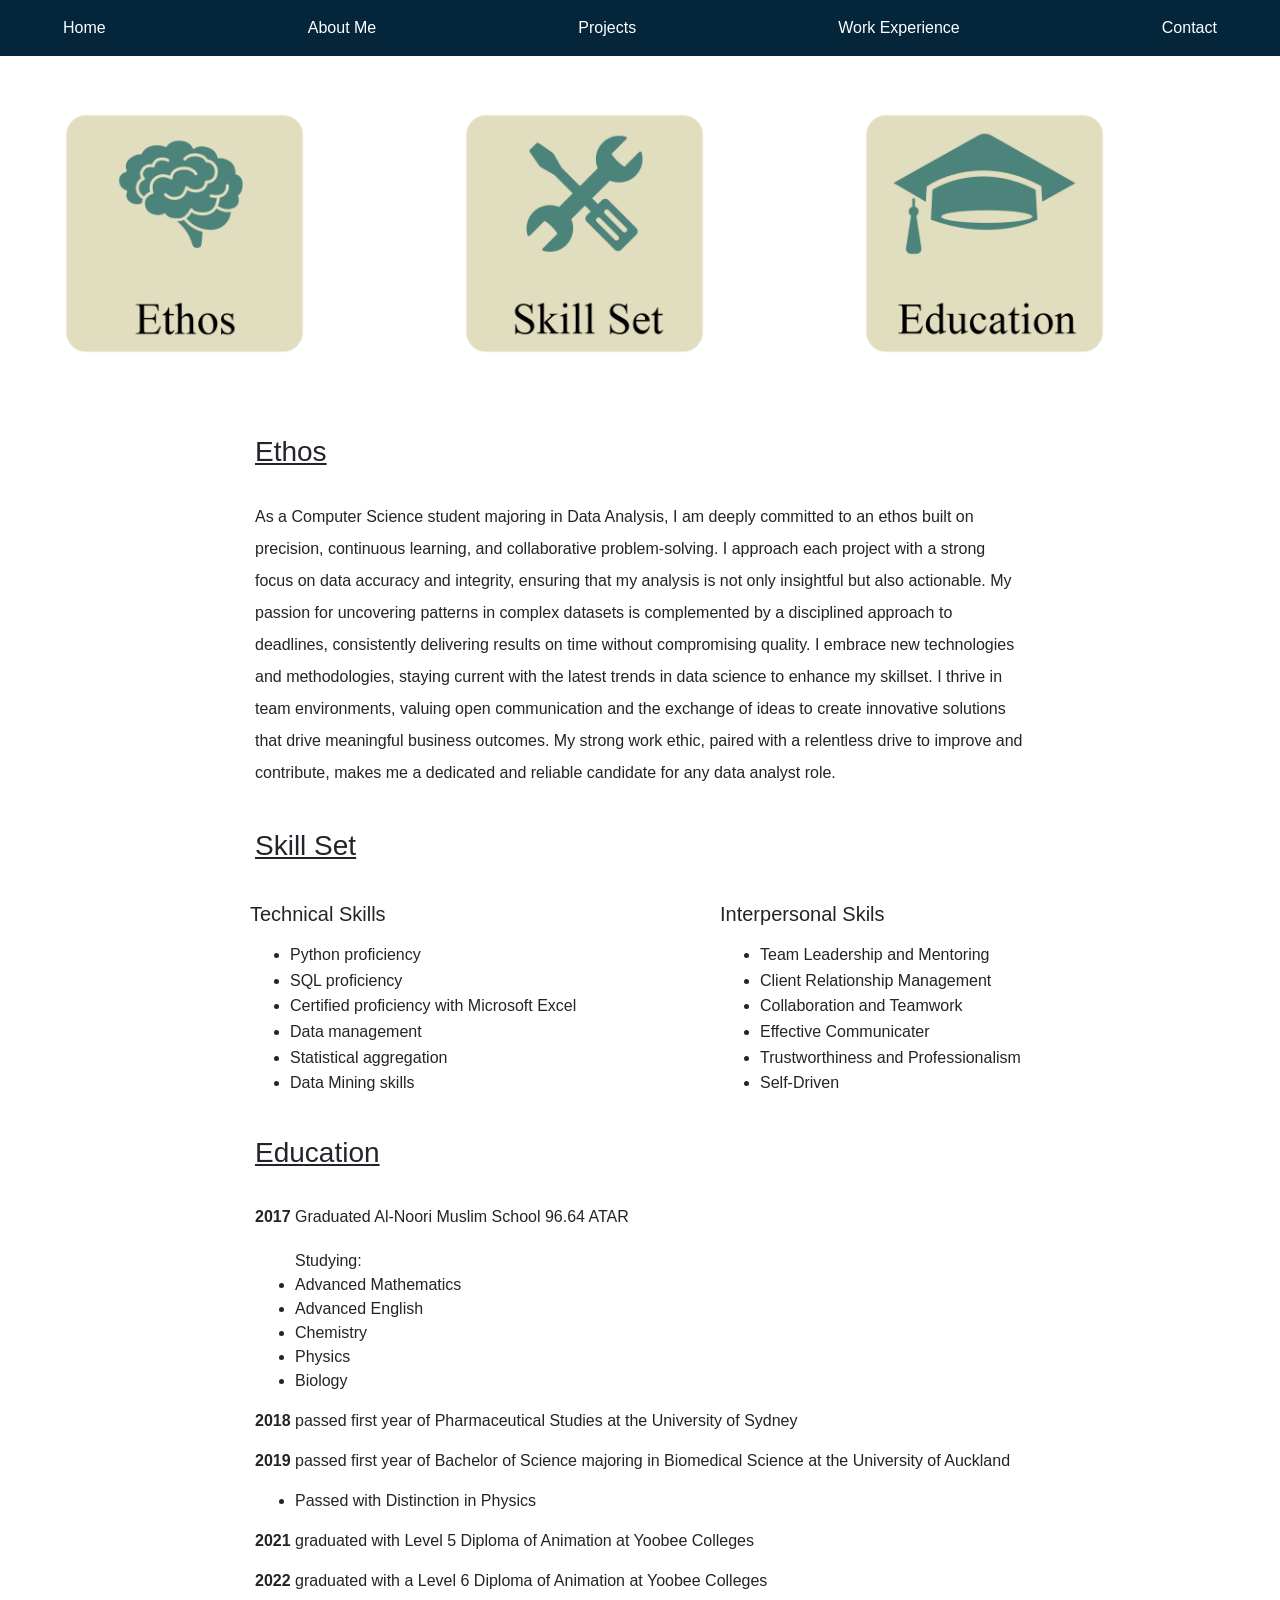
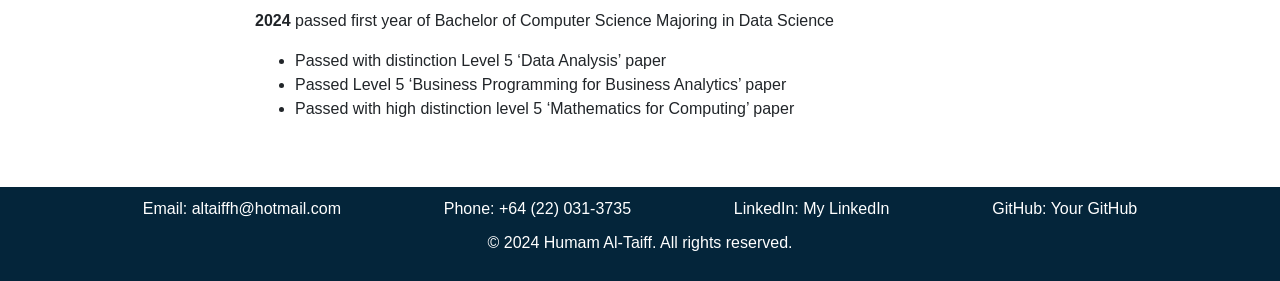
==== About Page.html @ 02059a43 "Adding Files for Portfolio Web Page" ====
<!DOCTYPE html>
<html>
<head>
    <link rel="stylesheet" href="https://cdn.jsdelivr.net/npm/bootstrap@4.3.1/dist/css/bootstrap.min.css" 
    integrity="sha384-ggOyR0iXCbMQv3Xipma34MD+dH/1fQ784/j6cY/iJTQUOhcWr7x9JvoRxT2MZw1T" crossorigin="anonymous">
    <meta charset="UTF-8" />
    <script src="https://code.jquery.com/jquery-3.3.1.slim.min.js" 
    integrity="sha384-q8i/X+965DzO0rT7abK41JStQIAqVgRVzpbzo5smXKp4YfRvH+8abtTE1Pi6jizo" crossorigin="anonymous">
    </script>
    <script src="https://cdn.jsdelivr.net/npm/popper.js@1.14.7/dist/umd/popper.min.js" 
    integrity="sha384-UO2eT0CpHqdSJQ6hJty5KVphtPhzWj9WO1clHTMGa3JDZwrnQq4sF86dIHNDz0W1" crossorigin="anonymous">
    </script>
    <script src="https://cdn.jsdelivr.net/npm/bootstrap@4.3.1/dist/js/bootstrap.min.js" 
    integrity="sha384-JjSmVgyd0p3pXB1rRibZUAYoIIy6OrQ6VrjIEaFf/nJGzIxFDsf4x0xIM+B07jRM" crossorigin="anonymous">
    </script>
    <title>About Me</title>
</head>
<body>
    <div id="navbar-placeholder"></div>

    <script>
        fetch('navbar.html')
          .then(response => response.text()) 
          .then(data => {
            document.getElementById('navbar-placeholder').innerHTML = data;
          })
          .catch(error => {
            console.error('There was a problem with the fetch operation:', error);
          });
      </script> 
      <div class="container mt-5 mb-5" >
        <div class="row">
            <div class="col-4">
              <a href="#section1"><img src="imgs\Ethos Icon.png" alt="Ethos Icon" class="img-fluid" style="width: 70%; height: auto;"></a>
            </div>
            <div class="col-4">
              <a href="#section2"><img src="imgs\Skillset Icon.png" alt="Skillset Icon" class="img-fluid" style="width: 70%; height: auto;"></a>
            </div>
            <div class="col-4">
              <a href="#section3"><img src="imgs\Education Icon.png" alt="Education Icon" class="img-fluid" style="width: 70%; height: auto;"></a>
            </div>
        </div>
      </div>
    <div class="container">
      <div class="row">
          <div class="col-12 col-md-8 mx-auto mt-4 mb-4">
              <h3 id="section1"><u>Ethos</u></h3>
          </div>
      </div>
      <div class="row">            
          <div class="col-12 col-md-8 mx-auto">
              <p style="line-height: 2;">
                 As a Computer Science student majoring in Data Analysis, I am deeply committed to an ethos built on precision,
                 continuous learning, and collaborative problem-solving. I approach each project with a strong focus on data accuracy
                  and integrity, ensuring that my analysis is not only insightful but also actionable. My passion for uncovering 
                  patterns in complex datasets is complemented by a disciplined approach to deadlines, consistently delivering 
                  results on time without compromising quality. I embrace new technologies and methodologies, staying current with 
                  the latest trends in data science to enhance my skillset. I thrive in team environments, valuing open communication 
                  and the exchange of ideas to create innovative solutions that drive meaningful business outcomes. My strong work 
                  ethic, paired with a relentless drive to improve and contribute, makes me a dedicated and reliable candidate for 
                  any data analyst role.
              </p>
          </div>
      </div>
  </div>
  <div class="container">
    <div class="row">
        <div class="col-12 col-md-8 mx-auto mt-4 mb-4">
            <h3 id="section2"><u>Skill Set</u></h3>
        </div>
    </div>
    <div class="row">
      <div class="col-6" style="padding-left: 210px;">
        <h5 style="line-height: 2;">Technical Skills</h5>
        <ul style="line-height: 1.6;">
          <li>Python proficiency</li>
          <li>SQL proficiency</li>
          <li>Certified proficiency with Microsoft Excel</li>
          <li>Data management</li>
          <li>Statistical aggregation</li>
          <li>Data Mining skills</li>          
        </ul>
      </div>
      <div class="col-6 " style="padding-left: 80px;">
        <h5 style="line-height: 2;">Interpersonal Skils</h5>
        <ul style="line-height: 1.6;">
          <li>Team Leadership and Mentoring</li>
          <li>Client Relationship Management</li>
          <li>Collaboration and Teamwork</li>
          <li>Effective Communicater</li>
          <li>Trustworthiness and Professionalism</li>
          <li>Self-Driven</li>
        </ul>
      </div>
    </div>
</div>
<div class="container">
  <div class="row">
      <div class="col-12 col-md-8 mx-auto mt-4 mb-4">
          <h3 id="section3"><u>Education</u></h3>
      </div>
  </div>
  <div class="row">            
      <div class="col-12 col-md-8 mx-auto">
          <p style="line-height: 2;">
            <b>2017</b> Graduated Al-Noori Muslim School 96.64 ATAR 
            <ul> Studying: <li> Advanced Mathematics</li>
            <li>Advanced English</li>
            <li>Chemistry</li>
            <li>Physics</li>
            <li>Biology</li>
            </ul>
            <p><b>2018</b> passed first year of Pharmaceutical Studies at the University of Sydney</p>
            <p><b>2019</b> passed first year of Bachelor of Science majoring in Biomedical Science at the University of Auckland</p>
            <ul><li>Passed with Distinction in Physics</li></ul>
            <p><b>2021</b> graduated with Level 5 Diploma of Animation at Yoobee Colleges</p>
            <p><b>2022</b> graduated with a Level 6 Diploma of Animation at Yoobee Colleges</p>
            <p><b>2024</b> passed first year of Bachelor of Computer Science Majoring in Data Science</p>  
            <ul><li>Passed with distinction Level 5 ‘Data Analysis’ paper </li>
            <li>Passed Level 5 ‘Business Programming for Business Analytics’ paper</li>
            <li style="padding-bottom: 50px;">Passed with high distinction level 5 ‘Mathematics for Computing’ paper</li>
            </ul>
          </p>
      </div>
  </div>
</div>
    <div id="footer-placeholder"></div>

    <script src="footer.js"></script>
    <script>

      fetch('footer.html')
        .then(response => {
          if (!response.ok) {
            throw new Error('Network response was not ok');
          }
          return response.text();
        })
        .then(data => {
          document.getElementById('footer-placeholder').innerHTML = data;
        })
        .catch(error => {
          console.error('There was a problem with fetching the footer:', error);
        });
      </script>
</body>
</html>
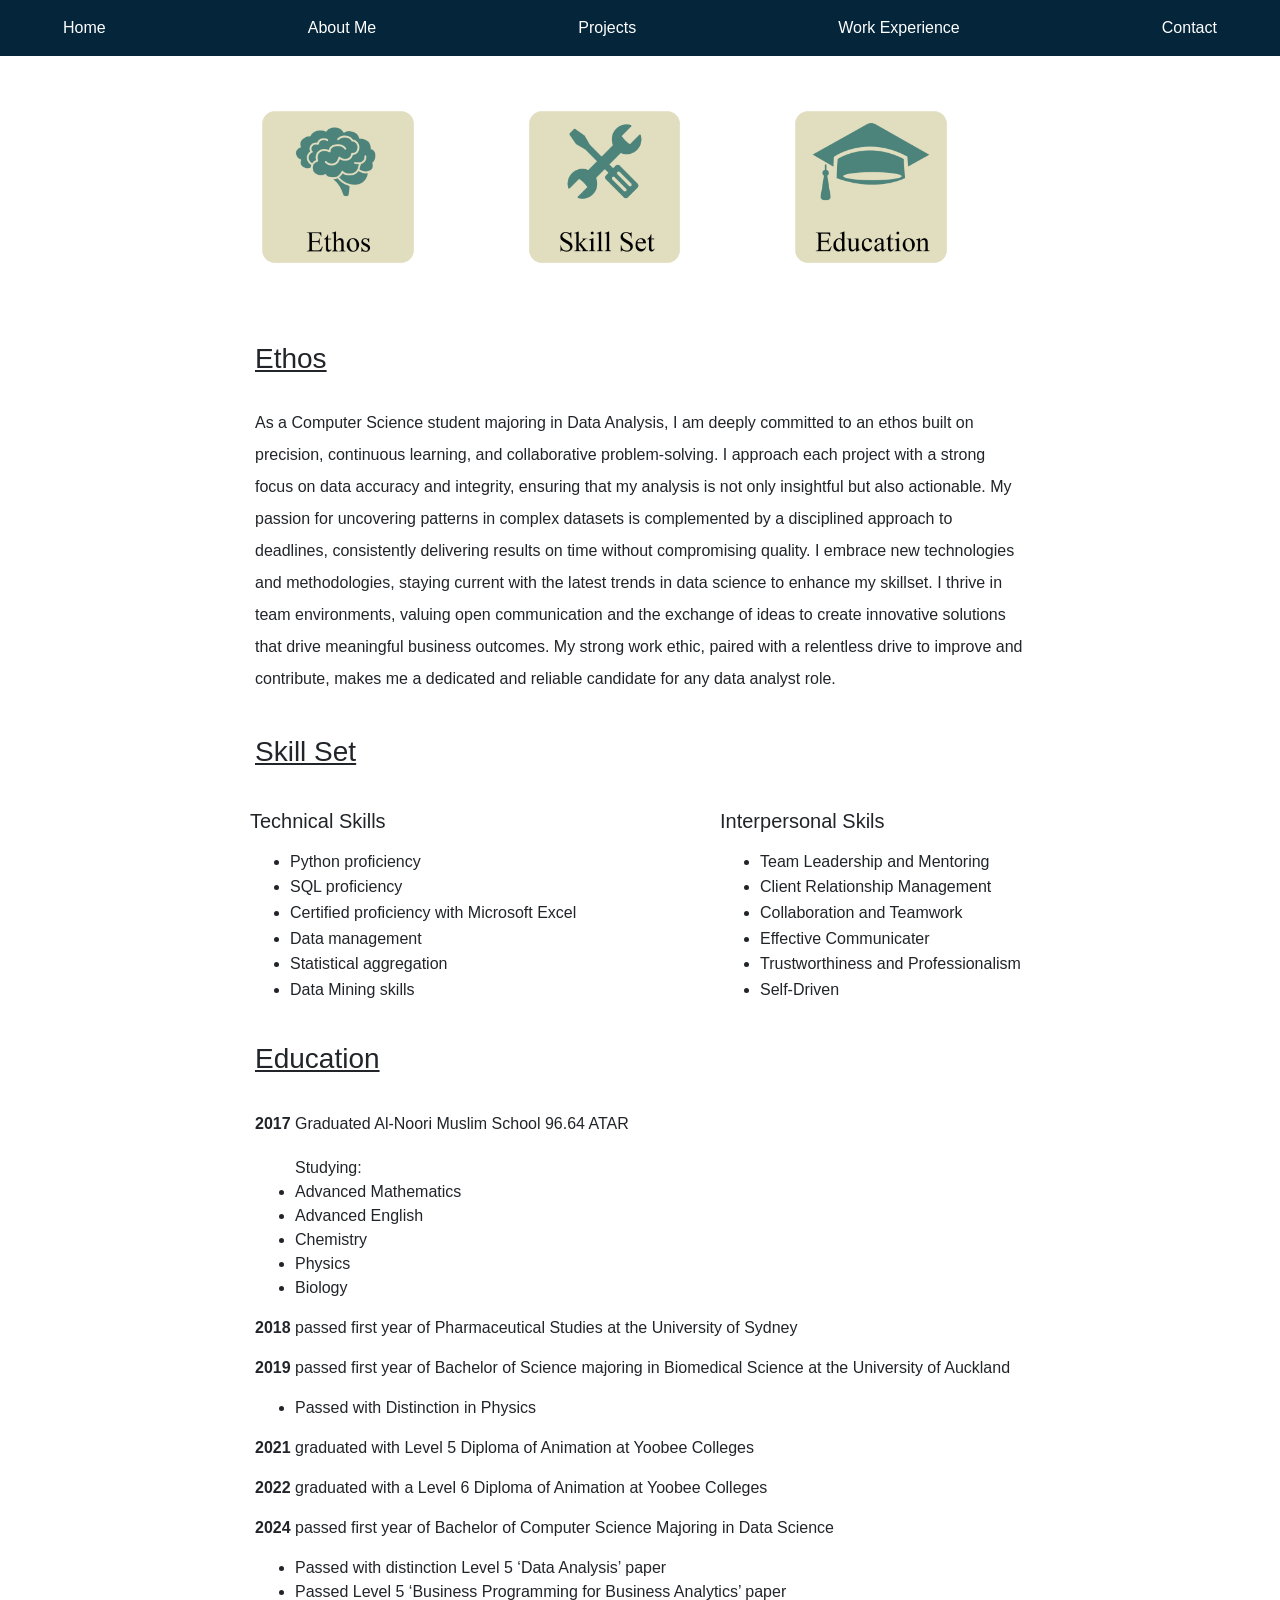
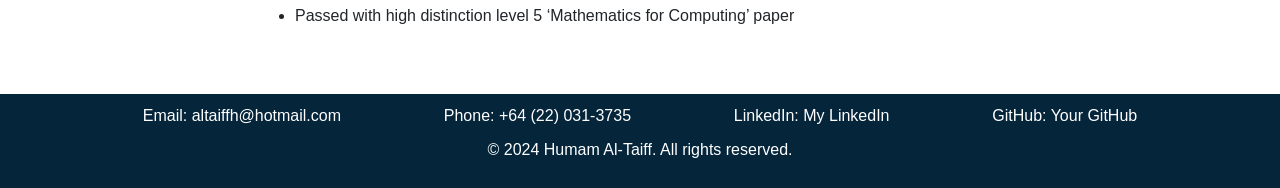
==== commit 7627f7ca: "About Page.html" ====
--- a/About Page.html
+++ b/About Page.html
@@ -28,18 +28,22 @@
             console.error('There was a problem with the fetch operation:', error);
           });
       </script> 
-      <div class="container mt-5 mb-5" >
+     <div class="container mt-5 mb-5 d-flex justify-content-center" >
         <div class="row">
-            <div class="col-4">
+          <div class="col-12 col-md-8 mx-auto">
+            <div class="row justify-content-center">
+            <div class="col-4 mx-auto">
               <a href="#section1"><img src="imgs\Ethos Icon.png" alt="Ethos Icon" class="img-fluid" style="width: 70%; height: auto;"></a>
             </div>
-            <div class="col-4">
+            <div class="col-4 mx-auto">
               <a href="#section2"><img src="imgs\Skillset Icon.png" alt="Skillset Icon" class="img-fluid" style="width: 70%; height: auto;"></a>
             </div>
-            <div class="col-4">
+            <div class="col-4 mx-auto">
               <a href="#section3"><img src="imgs\Education Icon.png" alt="Education Icon" class="img-fluid" style="width: 70%; height: auto;"></a>
             </div>
         </div>
+      </div>
+    </div>
       </div>
     <div class="container">
       <div class="row">
@@ -144,4 +148,4 @@
         });
       </script>
 </body>
-</html>+</html>
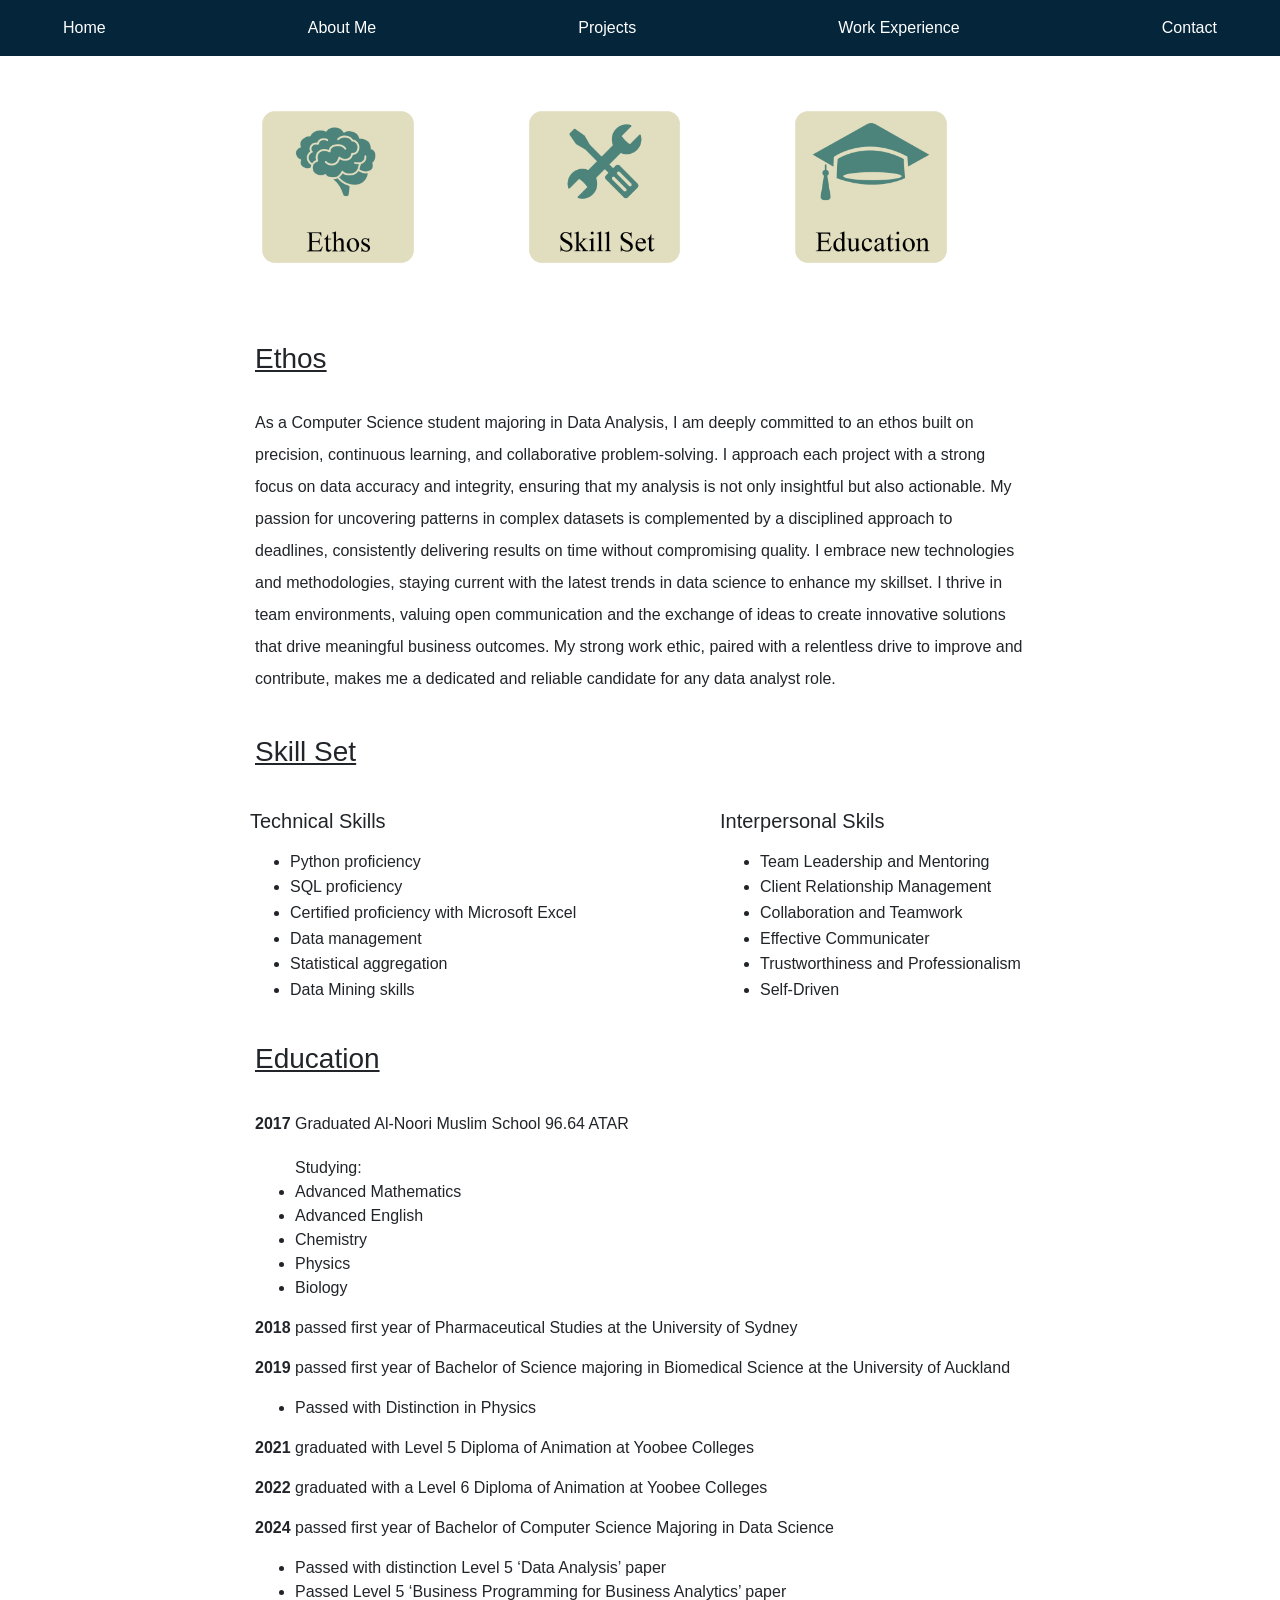
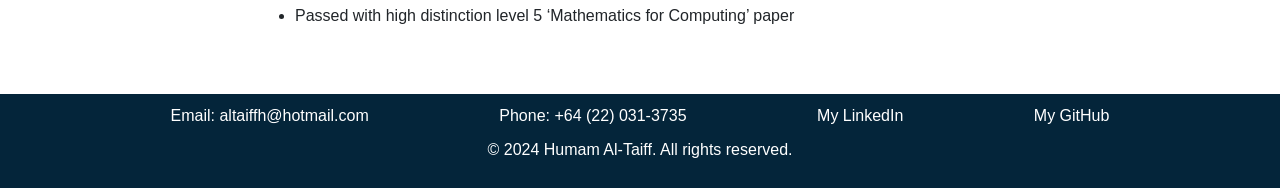
==== commit e8f6cbfe: "Update About Page.html" ====
--- a/About Page.html
+++ b/About Page.html
@@ -28,7 +28,7 @@
             console.error('There was a problem with the fetch operation:', error);
           });
       </script> 
-     <div class="container mt-5 mb-5 d-flex justify-content-center" >
+      <div class="container mt-5 mb-5 d-flex justify-content-center" >
         <div class="row">
           <div class="col-12 col-md-8 mx-auto">
             <div class="row justify-content-center">
@@ -148,4 +148,4 @@
         });
       </script>
 </body>
-</html>
+</html>
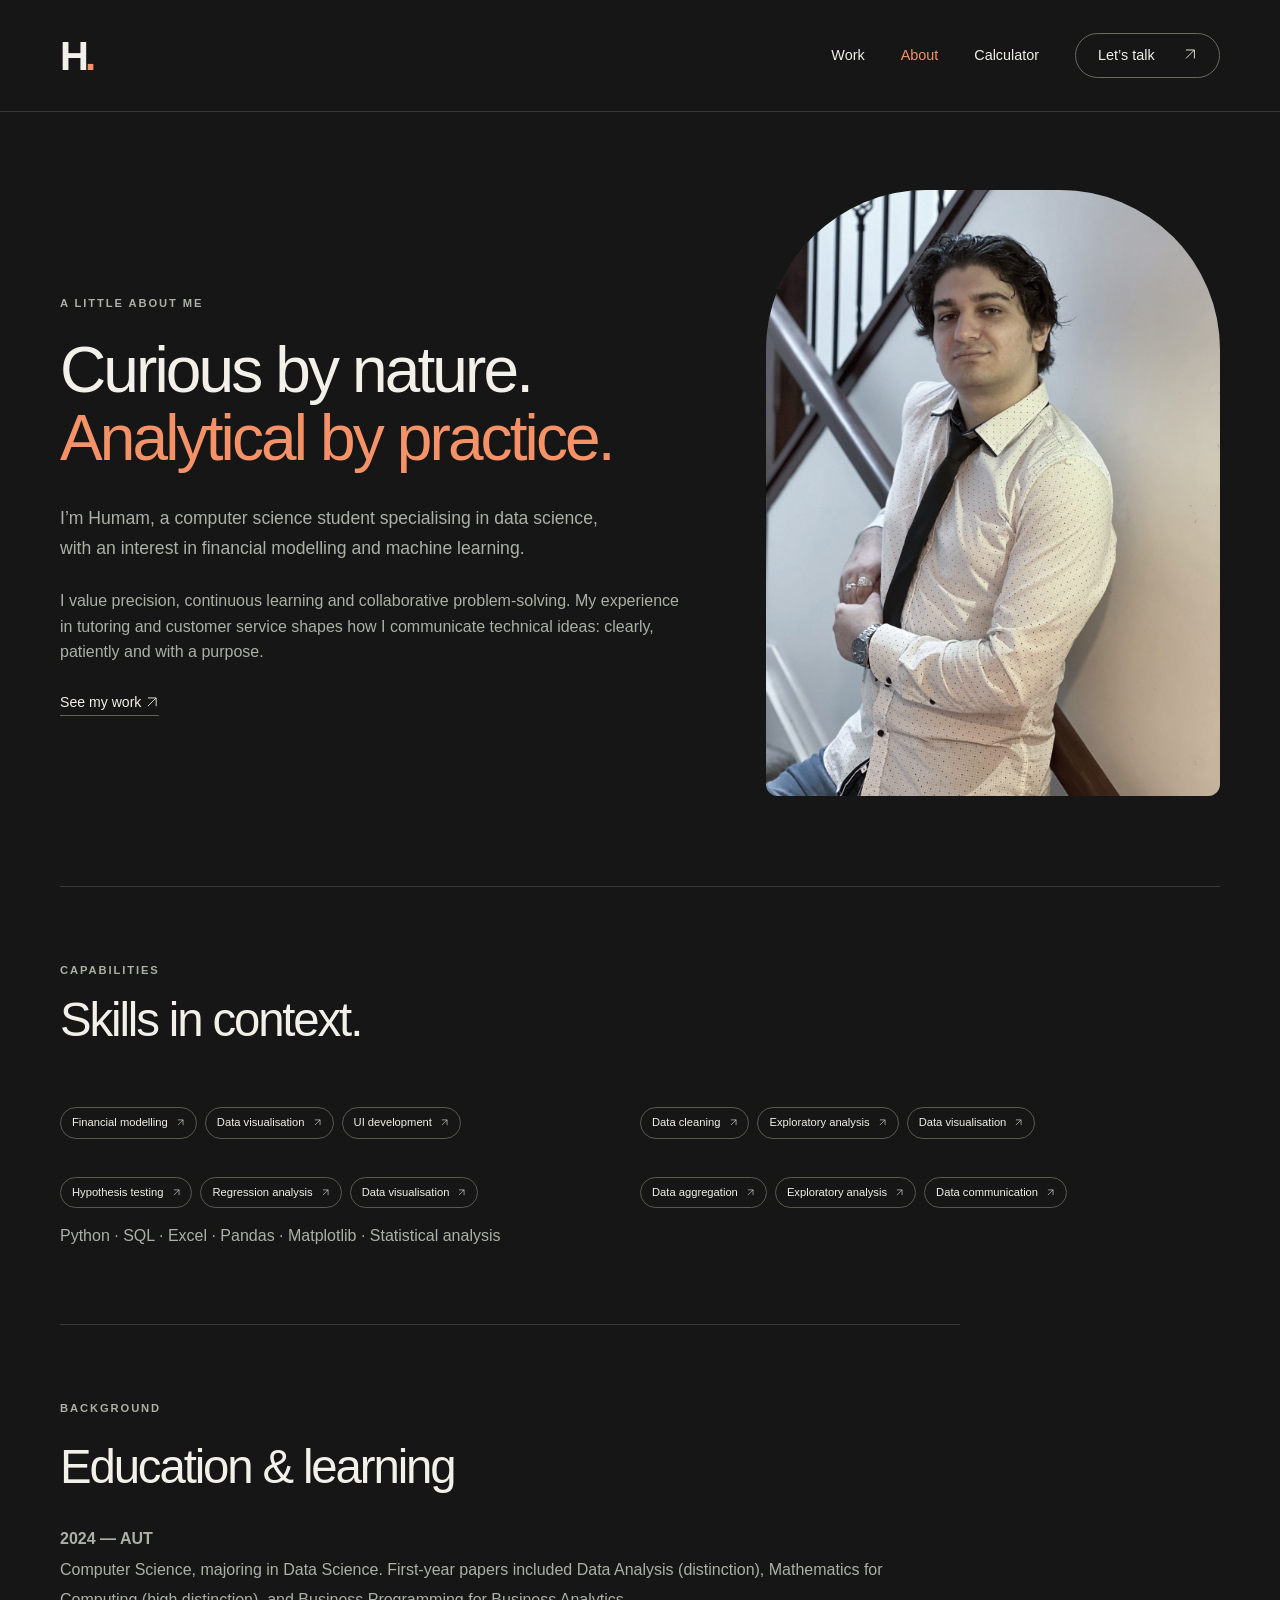
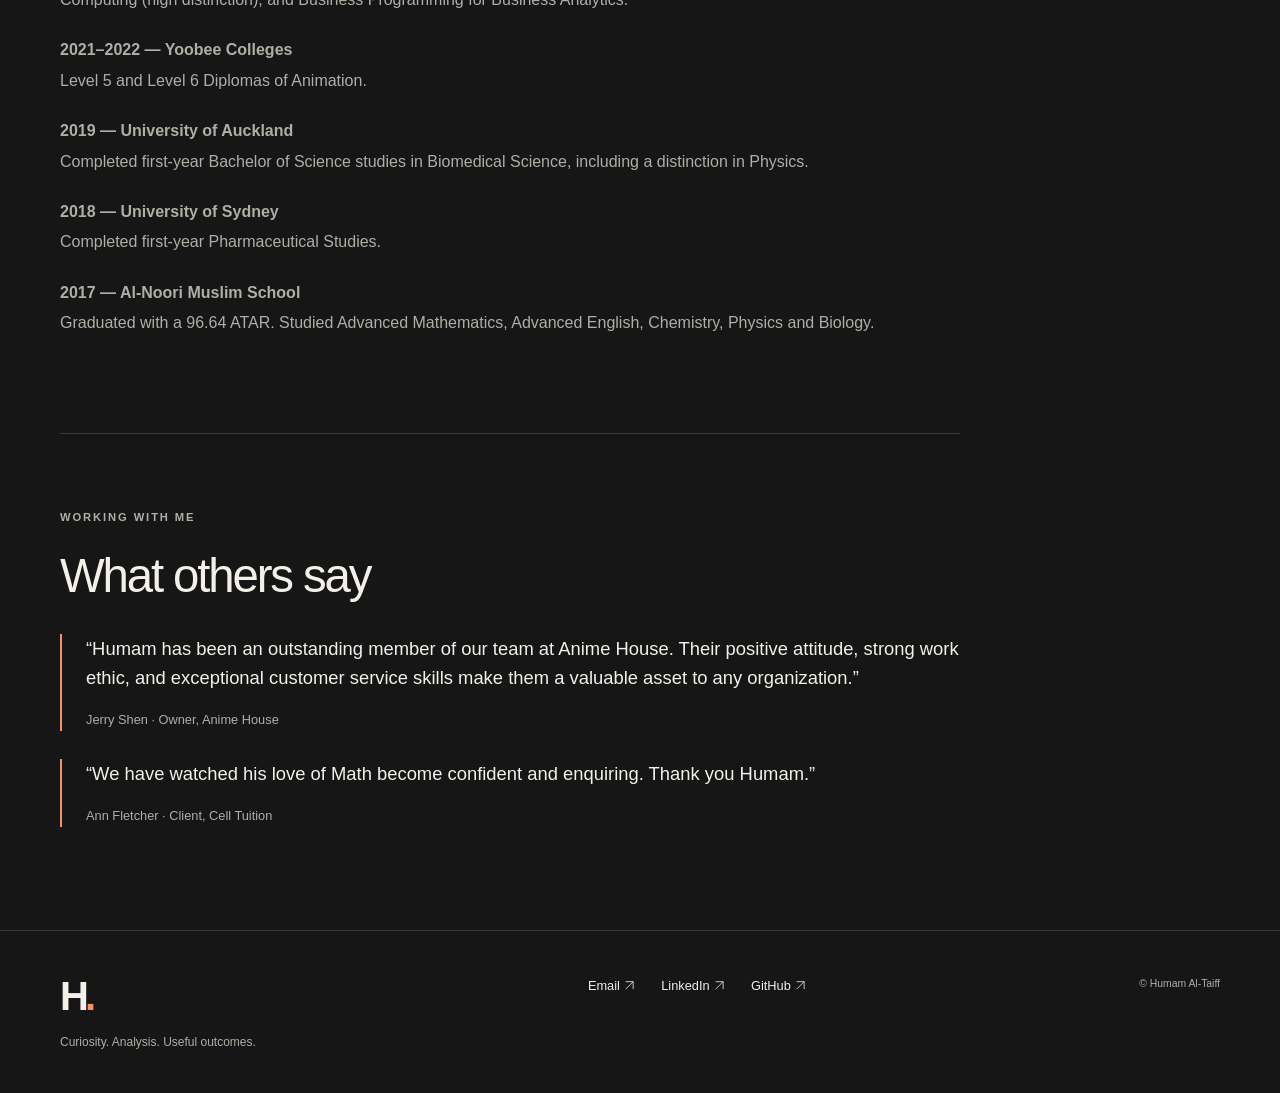
==== commit e6d58e33: "Redesign portfolio and add interactive Black–Scholes calculator" ====
--- a/About Page.html
+++ b/About Page.html
@@ -1,151 +1,192 @@
-<!DOCTYPE html>
-<html>
+<!doctype html>
+<html lang="en">
 <head>
-    <link rel="stylesheet" href="https://cdn.jsdelivr.net/npm/bootstrap@4.3.1/dist/css/bootstrap.min.css" 
-    integrity="sha384-ggOyR0iXCbMQv3Xipma34MD+dH/1fQ784/j6cY/iJTQUOhcWr7x9JvoRxT2MZw1T" crossorigin="anonymous">
-    <meta charset="UTF-8" />
-    <script src="https://code.jquery.com/jquery-3.3.1.slim.min.js" 
-    integrity="sha384-q8i/X+965DzO0rT7abK41JStQIAqVgRVzpbzo5smXKp4YfRvH+8abtTE1Pi6jizo" crossorigin="anonymous">
-    </script>
-    <script src="https://cdn.jsdelivr.net/npm/popper.js@1.14.7/dist/umd/popper.min.js" 
-    integrity="sha384-UO2eT0CpHqdSJQ6hJty5KVphtPhzWj9WO1clHTMGa3JDZwrnQq4sF86dIHNDz0W1" crossorigin="anonymous">
-    </script>
-    <script src="https://cdn.jsdelivr.net/npm/bootstrap@4.3.1/dist/js/bootstrap.min.js" 
-    integrity="sha384-JjSmVgyd0p3pXB1rRibZUAYoIIy6OrQ6VrjIEaFf/nJGzIxFDsf4x0xIM+B07jRM" crossorigin="anonymous">
-    </script>
-    <title>About Me</title>
+<meta charset="utf-8">
+<meta name="viewport" content="width=device-width, initial-scale=1">
+<meta name="description" content="About me — Humam Al-Taiff’s data science portfolio.">
+<meta name="theme-color" content="#151615">
+<title>About me | Humam Al-Taiff</title>
+<link rel="stylesheet" href="assets/site.css">
 </head>
 <body>
-    <div id="navbar-placeholder"></div>
-
-    <script>
-        fetch('navbar.html')
-          .then(response => response.text()) 
-          .then(data => {
-            document.getElementById('navbar-placeholder').innerHTML = data;
-          })
-          .catch(error => {
-            console.error('There was a problem with the fetch operation:', error);
-          });
-      </script> 
-      <div class="container mt-5 mb-5 d-flex justify-content-center" >
-        <div class="row">
-          <div class="col-12 col-md-8 mx-auto">
-            <div class="row justify-content-center">
-            <div class="col-4 mx-auto">
-              <a href="#section1"><img src="imgs\Ethos Icon.png" alt="Ethos Icon" class="img-fluid" style="width: 70%; height: auto;"></a>
-            </div>
-            <div class="col-4 mx-auto">
-              <a href="#section2"><img src="imgs\Skillset Icon.png" alt="Skillset Icon" class="img-fluid" style="width: 70%; height: auto;"></a>
-            </div>
-            <div class="col-4 mx-auto">
-              <a href="#section3"><img src="imgs\Education Icon.png" alt="Education Icon" class="img-fluid" style="width: 70%; height: auto;"></a>
-            </div>
-        </div>
-      </div>
-    </div>
-      </div>
-    <div class="container">
-      <div class="row">
-          <div class="col-12 col-md-8 mx-auto mt-4 mb-4">
-              <h3 id="section1"><u>Ethos</u></h3>
-          </div>
-      </div>
-      <div class="row">            
-          <div class="col-12 col-md-8 mx-auto">
-              <p style="line-height: 2;">
-                 As a Computer Science student majoring in Data Analysis, I am deeply committed to an ethos built on precision,
-                 continuous learning, and collaborative problem-solving. I approach each project with a strong focus on data accuracy
-                  and integrity, ensuring that my analysis is not only insightful but also actionable. My passion for uncovering 
-                  patterns in complex datasets is complemented by a disciplined approach to deadlines, consistently delivering 
-                  results on time without compromising quality. I embrace new technologies and methodologies, staying current with 
-                  the latest trends in data science to enhance my skillset. I thrive in team environments, valuing open communication 
-                  and the exchange of ideas to create innovative solutions that drive meaningful business outcomes. My strong work 
-                  ethic, paired with a relentless drive to improve and contribute, makes me a dedicated and reliable candidate for 
-                  any data analyst role.
-              </p>
-          </div>
-      </div>
-  </div>
-  <div class="container">
-    <div class="row">
-        <div class="col-12 col-md-8 mx-auto mt-4 mb-4">
-            <h3 id="section2"><u>Skill Set</u></h3>
-        </div>
-    </div>
-    <div class="row">
-      <div class="col-6" style="padding-left: 210px;">
-        <h5 style="line-height: 2;">Technical Skills</h5>
-        <ul style="line-height: 1.6;">
-          <li>Python proficiency</li>
-          <li>SQL proficiency</li>
-          <li>Certified proficiency with Microsoft Excel</li>
-          <li>Data management</li>
-          <li>Statistical aggregation</li>
-          <li>Data Mining skills</li>          
-        </ul>
-      </div>
-      <div class="col-6 " style="padding-left: 80px;">
-        <h5 style="line-height: 2;">Interpersonal Skils</h5>
-        <ul style="line-height: 1.6;">
-          <li>Team Leadership and Mentoring</li>
-          <li>Client Relationship Management</li>
-          <li>Collaboration and Teamwork</li>
-          <li>Effective Communicater</li>
-          <li>Trustworthiness and Professionalism</li>
-          <li>Self-Driven</li>
-        </ul>
-      </div>
-    </div>
+<a class="skip" href="#main">Skip to content</a>
+<header class="site-header">
+<a class="brand" href="index.html" aria-label="Humam Al-Taiff home">H<span>.</span>
+</a>
+<nav aria-label="Main navigation">
+<a href="Project.html">Work</a>
+<a href="About Page.html">About</a>
+<a href="Black_Scholes Model.html">Calculator</a>
+<a class="contact-link" href="Contact.html">Let’s talk <span aria-hidden="true">
+<svg class="icon" viewBox="0 0 24 24" aria-hidden="true" focusable="false">
+<path d="M5 19 19 5M5 5h14v14" fill="none" stroke="currentColor" stroke-width="1.5"/>
+</svg>
+</span>
+</a>
+</nav>
+</header>
+<main id="main">
+<section class="hero about-hero">
+<div>
+<p class="eyebrow">A LITTLE ABOUT ME</p>
+<h1>Curious by nature.<br>
+<em>Analytical by practice.</em>
+</h1>
+<p class="intro">I’m Humam, a computer science student specialising in data science, with an interest in financial modelling and machine learning.</p>
+<p>I value precision, continuous learning and collaborative problem-solving. My experience in tutoring and customer service shapes how I communicate technical ideas: clearly, patiently and with a purpose.</p>
+<a class="text-link" href="Project.html">See my work <svg class="icon" viewBox="0 0 24 24" aria-hidden="true" focusable="false">
+<path d="M5 19 19 5M5 5h14v14" fill="none" stroke="currentColor" stroke-width="1.5"/>
+</svg>
+</a>
 </div>
-<div class="container">
-  <div class="row">
-      <div class="col-12 col-md-8 mx-auto mt-4 mb-4">
-          <h3 id="section3"><u>Education</u></h3>
-      </div>
-  </div>
-  <div class="row">            
-      <div class="col-12 col-md-8 mx-auto">
-          <p style="line-height: 2;">
-            <b>2017</b> Graduated Al-Noori Muslim School 96.64 ATAR 
-            <ul> Studying: <li> Advanced Mathematics</li>
-            <li>Advanced English</li>
-            <li>Chemistry</li>
-            <li>Physics</li>
-            <li>Biology</li>
-            </ul>
-            <p><b>2018</b> passed first year of Pharmaceutical Studies at the University of Sydney</p>
-            <p><b>2019</b> passed first year of Bachelor of Science majoring in Biomedical Science at the University of Auckland</p>
-            <ul><li>Passed with Distinction in Physics</li></ul>
-            <p><b>2021</b> graduated with Level 5 Diploma of Animation at Yoobee Colleges</p>
-            <p><b>2022</b> graduated with a Level 6 Diploma of Animation at Yoobee Colleges</p>
-            <p><b>2024</b> passed first year of Bachelor of Computer Science Majoring in Data Science</p>  
-            <ul><li>Passed with distinction Level 5 ‘Data Analysis’ paper </li>
-            <li>Passed Level 5 ‘Business Programming for Business Analytics’ paper</li>
-            <li style="padding-bottom: 50px;">Passed with high distinction level 5 ‘Mathematics for Computing’ paper</li>
-            </ul>
-          </p>
-      </div>
-  </div>
+<figure class="portrait">
+<img src="2025-1 Edited.jpg" alt="Humam Al-Taiff">
+</figure>
+</section>
+<section class="section">
+<div class="section-heading">
+<div>
+<p class="eyebrow">CAPABILITIES</p>
+<h2>Skills in context.</h2>
 </div>
-    <div id="footer-placeholder"></div>
-
-    <script src="footer.js"></script>
-    <script>
-
-      fetch('footer.html')
-        .then(response => {
-          if (!response.ok) {
-            throw new Error('Network response was not ok');
-          }
-          return response.text();
-        })
-        .then(data => {
-          document.getElementById('footer-placeholder').innerHTML = data;
-        })
-        .catch(error => {
-          console.error('There was a problem with fetching the footer:', error);
-        });
-      </script>
+</div>
+<div class="skill-list">
+<div class="tags">
+<a href="Black_Scholes Model.html#financial-modelling">Financial modelling <span aria-hidden="true">
+<svg class="icon" viewBox="0 0 24 24" aria-hidden="true" focusable="false">
+<path d="M5 19 19 5M5 5h14v14" fill="none" stroke="currentColor" stroke-width="1.5"/>
+</svg>
+</span>
+</a>
+<a href="Black_Scholes Model.html#data-visualisation">Data visualisation <span aria-hidden="true">
+<svg class="icon" viewBox="0 0 24 24" aria-hidden="true" focusable="false">
+<path d="M5 19 19 5M5 5h14v14" fill="none" stroke="currentColor" stroke-width="1.5"/>
+</svg>
+</span>
+</a>
+<a href="Black_Scholes Model.html#ui-development">UI development <span aria-hidden="true">
+<svg class="icon" viewBox="0 0 24 24" aria-hidden="true" focusable="false">
+<path d="M5 19 19 5M5 5h14v14" fill="none" stroke="currentColor" stroke-width="1.5"/>
+</svg>
+</span>
+</a>
+</div>
+<div class="tags">
+<a href="Bike Sharing Dataset.html#data-cleaning">Data cleaning <span aria-hidden="true">
+<svg class="icon" viewBox="0 0 24 24" aria-hidden="true" focusable="false">
+<path d="M5 19 19 5M5 5h14v14" fill="none" stroke="currentColor" stroke-width="1.5"/>
+</svg>
+</span>
+</a>
+<a href="Bike Sharing Dataset.html#exploratory-analysis">Exploratory analysis <span aria-hidden="true">
+<svg class="icon" viewBox="0 0 24 24" aria-hidden="true" focusable="false">
+<path d="M5 19 19 5M5 5h14v14" fill="none" stroke="currentColor" stroke-width="1.5"/>
+</svg>
+</span>
+</a>
+<a href="Bike Sharing Dataset.html#data-visualisation">Data visualisation <span aria-hidden="true">
+<svg class="icon" viewBox="0 0 24 24" aria-hidden="true" focusable="false">
+<path d="M5 19 19 5M5 5h14v14" fill="none" stroke="currentColor" stroke-width="1.5"/>
+</svg>
+</span>
+</a>
+</div>
+<div class="tags">
+<a href="Kiwilearn Diagnostics.html#hypothesis-testing">Hypothesis testing <span aria-hidden="true">
+<svg class="icon" viewBox="0 0 24 24" aria-hidden="true" focusable="false">
+<path d="M5 19 19 5M5 5h14v14" fill="none" stroke="currentColor" stroke-width="1.5"/>
+</svg>
+</span>
+</a>
+<a href="Kiwilearn Diagnostics.html#regression-analysis">Regression analysis <span aria-hidden="true">
+<svg class="icon" viewBox="0 0 24 24" aria-hidden="true" focusable="false">
+<path d="M5 19 19 5M5 5h14v14" fill="none" stroke="currentColor" stroke-width="1.5"/>
+</svg>
+</span>
+</a>
+<a href="Kiwilearn Diagnostics.html#data-visualisation">Data visualisation <span aria-hidden="true">
+<svg class="icon" viewBox="0 0 24 24" aria-hidden="true" focusable="false">
+<path d="M5 19 19 5M5 5h14v14" fill="none" stroke="currentColor" stroke-width="1.5"/>
+</svg>
+</span>
+</a>
+</div>
+<div class="tags">
+<a href="NSW Road Crash Report.html#data-aggregation">Data aggregation <span aria-hidden="true">
+<svg class="icon" viewBox="0 0 24 24" aria-hidden="true" focusable="false">
+<path d="M5 19 19 5M5 5h14v14" fill="none" stroke="currentColor" stroke-width="1.5"/>
+</svg>
+</span>
+</a>
+<a href="NSW Road Crash Report.html#exploratory-analysis">Exploratory analysis <span aria-hidden="true">
+<svg class="icon" viewBox="0 0 24 24" aria-hidden="true" focusable="false">
+<path d="M5 19 19 5M5 5h14v14" fill="none" stroke="currentColor" stroke-width="1.5"/>
+</svg>
+</span>
+</a>
+<a href="NSW Road Crash Report.html#data-communication">Data communication <span aria-hidden="true">
+<svg class="icon" viewBox="0 0 24 24" aria-hidden="true" focusable="false">
+<path d="M5 19 19 5M5 5h14v14" fill="none" stroke="currentColor" stroke-width="1.5"/>
+</svg>
+</span>
+</a>
+</div>
+</div>
+<p>Python · SQL · Excel · Pandas · Matplotlib · Statistical analysis</p>
+</section>
+<section class="section prose">
+<p class="eyebrow">BACKGROUND</p>
+<h2>Education & learning</h2>
+<div class="education">
+<p>
+<b>2024 — AUT</b>
+<br>Computer Science, majoring in Data Science. First-year papers included Data Analysis (distinction), Mathematics for Computing (high distinction), and Business Programming for Business Analytics.</p>
+<p>
+<b>2021–2022 — Yoobee Colleges</b>
+<br>Level 5 and Level 6 Diplomas of Animation.</p>
+<p>
+<b>2019 — University of Auckland</b>
+<br>Completed first-year Bachelor of Science studies in Biomedical Science, including a distinction in Physics.</p>
+<p>
+<b>2018 — University of Sydney</b>
+<br>Completed first-year Pharmaceutical Studies.</p>
+<p>
+<b>2017 — Al-Noori Muslim School</b>
+<br>Graduated with a 96.64 ATAR. Studied Advanced Mathematics, Advanced English, Chemistry, Physics and Biology.</p>
+</div>
+</section>
+<section class="section prose">
+<p class="eyebrow">WORKING WITH ME</p>
+<h2>What others say</h2>
+<blockquote>“Humam has been an outstanding member of our team at Anime House. Their positive attitude, strong work ethic, and exceptional customer service skills make them a valuable asset to any organization.”<cite>Jerry Shen · Owner, Anime House</cite>
+</blockquote>
+<blockquote>“We have watched his love of Math become confident and enquiring. Thank you Humam.”<cite>Ann Fletcher · Client, Cell Tuition</cite>
+</blockquote>
+</section>
+</main>
+<footer>
+<div>
+<a class="brand" href="index.html">H<span>.</span>
+</a>
+<p>Curiosity. Analysis. Useful outcomes.</p>
+</div>
+<div>
+<a href="mailto:altaiffh@hotmail.com">Email <svg class="icon" viewBox="0 0 24 24" aria-hidden="true" focusable="false">
+<path d="M5 19 19 5M5 5h14v14" fill="none" stroke="currentColor" stroke-width="1.5"/>
+</svg>
+</a>
+<a href="https://www.linkedin.com/in/humam-al-taiff-bb3a87273/">LinkedIn <svg class="icon" viewBox="0 0 24 24" aria-hidden="true" focusable="false">
+<path d="M5 19 19 5M5 5h14v14" fill="none" stroke="currentColor" stroke-width="1.5"/>
+</svg>
+</a>
+<a href="https://github.com/Hugh-Ireson">GitHub <svg class="icon" viewBox="0 0 24 24" aria-hidden="true" focusable="false">
+<path d="M5 19 19 5M5 5h14v14" fill="none" stroke="currentColor" stroke-width="1.5"/>
+</svg>
+</a>
+</div>
+<small>© Humam Al-Taiff</small>
+</footer>
+<script src="assets/site.js" defer>
+</script>
 </body>
-</html>+</html>
--- a/assets/site.css
+++ b/assets/site.css
@@ -0,0 +1,5 @@
+:root{--bg:#151615;--surface:#1d1f1c;--text:#f2f0e9;--muted:#acb0a6;--line:#383b35;--accent:#f69268;--light:#dce4ce;font-family:Arial,Helvetica,sans-serif;color-scheme:dark}*{box-sizing:border-box}html{scroll-behavior:smooth;scroll-padding-top:35px}body{margin:0;background:var(--bg);color:var(--text);line-height:1.6}a{color:inherit;text-decoration:none}a:hover{color:var(--accent)}button,input{font:inherit}button,a,input,summary{ -webkit-tap-highlight-color:transparent}a:focus-visible,button:focus-visible,input:focus-visible,summary:focus-visible{outline:2px solid var(--accent);outline-offset:5px}img{max-width:100%;display:block}h1,h2,h3,p,figure{margin:0}h1,h2,h3{font-weight:500;line-height:1.06;letter-spacing:-.045em}h1{font-size:clamp(3rem,6.8vw,6.7rem)}h2{font-size:clamp(2rem,3.7vw,3.5rem)}h3{font-size:1.5rem}p{color:var(--muted)}em{font-style:normal;color:var(--accent)}.site-header,main,footer{max-width:1320px;margin:auto;padding-left:60px;padding-right:60px}.site-header{height:112px;display:flex;align-items:center;justify-content:space-between;border-bottom:1px solid var(--line)}.brand{font-size:2.5rem;font-weight:700;letter-spacing:-.1em;line-height:1}.brand span{color:var(--accent)}nav{display:flex;gap:36px;align-items:center;font-size:.9rem}nav a[aria-current=page]{color:var(--accent)}.contact-link{border:1px solid #666b60;border-radius:30px;padding:10px 22px}.contact-link span{margin-left:24px}.hero{display:grid;grid-template-columns:1.4fr 1fr;gap:70px;padding-top:78px;padding-bottom:90px;align-items:center}.eyebrow{font-size:.7rem;letter-spacing:.17em;font-weight:600;color:var(--muted);margin-bottom:24px}.dot{display:inline-block;width:7px;height:7px;border-radius:50%;background:var(--accent);margin-right:9px}.hero h1{margin-bottom:30px}.intro{font-size:1.1rem;max-width:540px;line-height:1.75}.actions{display:flex;align-items:center;gap:26px;flex-wrap:wrap;margin:32px 0}.button{display:inline-flex;justify-content:space-between;gap:35px;align-items:center;background:var(--accent);color:#211a16;border:1px solid var(--accent);border-radius:6px;padding:14px 23px;cursor:pointer;font-size:.88rem;font-weight:600}.button:hover{background:#ffac87;color:#151615}.text-link{font-size:.88rem;border-bottom:1px solid #606458;padding-bottom:5px}.hero-note{font-size:.7rem;margin-top:38px;max-width:400px}.portrait{position:relative;border-radius:160px 160px 12px 12px;overflow:hidden;background:#383c33;align-self:stretch;min-height:440px}.portrait img{height:100%;width:100%;object-fit:cover;object-position:center 30%;filter:saturate(.55)}.portrait figcaption{position:absolute;bottom:0;left:0;right:0;padding:26px;display:flex;justify-content:space-between;background:linear-gradient(transparent,#121710e8);color:white;font-size:.65rem;letter-spacing:.13em;padding-top:70px}.portrait figcaption>span:last-child{font-size:2rem}.section{padding:75px 0;border-top:1px solid var(--line)}.section-heading{display:flex;justify-content:space-between;align-items:end;gap:30px;margin-bottom:38px}.section-heading .eyebrow{margin-bottom:16px}.project-grid{display:grid;grid-template-columns:1fr 1fr;gap:58px 36px}.project-card{min-width:0}.project-image{height:270px;display:block;background:var(--light);position:relative;overflow:hidden;border-radius:8px}.project-image img{width:100%;height:100%;object-fit:contain;padding:20px;transition:transform .25s}.project-image:hover img{transform:scale(1.035)}.project-number{position:absolute;left:15px;top:15px;background:#151615d9;color:white;border-radius:50%;width:32px;height:32px;text-align:center;font-size:.7rem;line-height:32px}.project-copy{padding:25px 0 0}.project-copy .eyebrow{margin-bottom:12px}.project-copy h3{margin-bottom:14px}.project-copy>p:not(.eyebrow){font-size:.92rem}.tags{display:flex;gap:8px;flex-wrap:wrap;margin:23px 0 15px}.tags a{font-size:.7rem;border:1px solid #565b50;border-radius:30px;padding:6px 11px;transition:background .2s}.tags a:hover{background:var(--accent);color:#171813;border-color:var(--accent)}.tags span{margin-left:5px}.tools{font-size:.73rem!important;color:#8e9587}.statement{display:grid;grid-template-columns:1fr 2fr;gap:35px}.statement h2{line-height:1.25}.statement h2 span{color:var(--accent)}.statement>p:last-child{grid-column:2;max-width:510px}.contact-banner{padding:90px 0 100px}.contact-banner h2{margin-bottom:28px}footer{border-top:1px solid var(--line);padding-top:45px;padding-bottom:40px;display:flex;gap:35px;justify-content:space-between;align-items:start}footer p{font-size:.75rem;margin-top:16px}footer>div:nth-child(2){display:flex;gap:25px;font-size:.8rem}footer small{font-size:.65rem;color:var(--muted)}.page-intro{padding:80px 0 60px;max-width:950px}.page-intro h1{margin:25px 0 30px}.page-intro>p:not(.eyebrow){max-width:650px;font-size:1.08rem}.project-intro h1{font-size:clamp(2.8rem,6vw,5.4rem)}.project-intro>.eyebrow{margin-top:35px}.project-intro .tags{margin-top:28px}.case-study{max-width:900px;margin:0 auto 75px}.evidence{padding:60px 0;border-top:1px solid var(--line);scroll-margin-top:35px}.evidence:target{border-top-color:var(--accent)}.evidence h2{font-size:2.3rem;margin-bottom:24px}.evidence p{margin-bottom:22px}.evidence-figure{background:#eceee8;padding:24px;border-radius:8px;margin-top:30px;color:#292f26}.evidence-figure img{max-height:620px;object-fit:contain;margin:auto}.evidence-figure figcaption{font-size:.75rem;margin-top:20px}.prose{max-width:900px}.prose h2{margin-bottom:32px}.education{color:var(--muted);line-height:1.9}.education p{margin:20px 0}blockquote{margin:28px 0;padding-left:24px;border-left:2px solid var(--accent);font-size:1.15rem}cite{display:block;font-size:.8rem;font-style:normal;color:var(--muted);margin-top:18px}.about-hero h1{font-size:clamp(2.8rem,5vw,4.5rem)}.about-hero p{margin:24px 0}.skill-list{display:grid;grid-template-columns:1fr 1fr}.contact-options{margin-top:50px;display:grid;gap:0;max-width:750px}.contact-options a{display:block;padding:25px 0;border-bottom:1px solid var(--line);font-size:clamp(1rem,2.3vw,1.7rem)}.contact-options small{display:block;font-size:.65rem;letter-spacing:.15em;color:var(--muted);margin-bottom:5px}.calculator-section{padding-bottom:70px}.calculator-section h2{font-size:2rem;letter-spacing:-.03em}.badge{font-size:.65rem;border:1px solid #66705b;padding:7px 13px;border-radius:30px;white-space:nowrap;color:var(--light)}.calculator{display:grid;grid-template-columns:1fr 1.1fr;border:1px solid var(--line);border-radius:12px;overflow:hidden}.calculator form{padding:30px;background:var(--surface)}.form-heading{display:flex;justify-content:space-between;align-items:center;margin-bottom:15px}.form-heading h3{font-size:1.3rem}.reset{border:0;background:none;color:var(--accent);cursor:pointer;font-size:.8rem;padding:8px}.muted{font-size:.75rem;line-height:1.7}.input-grid{display:grid;grid-template-columns:1fr 1fr;gap:18px;margin:27px 0}.input-grid label{font-size:.76rem;color:#d3d6ce}.input-grid input{width:100%;min-width:0;display:block;margin-top:7px;padding:11px 12px;background:#121411;border:1px solid #555c4e;border-radius:5px;color:var(--text)}.calculator .button{width:100%;margin-top:7px}.results{padding:30px}.prices{display:grid;grid-template-columns:1fr 1fr;gap:20px;margin:20px 0}.prices span{display:block;font-size:.8rem;color:var(--muted)}.prices output{font-size:clamp(1.8rem,3.3vw,3rem);font-variant-numeric:tabular-nums;letter-spacing:-.04em;color:var(--accent);overflow-wrap:anywhere}.prices>div:last-child output{color:var(--light)}table{width:100%;border-collapse:collapse;font-size:.78rem;font-variant-numeric:tabular-nums;text-align:right;margin:20px 0}caption{text-align:left;font-size:1rem;margin:10px 0}th,td{padding:10px 8px;border-bottom:1px solid var(--line)}th:first-child,td:first-child{text-align:left}th{color:var(--muted);font-weight:400}.table-wrap{overflow-x:auto}.error{color:#ffb69e;margin-top:14px;font-size:.8rem}.formula{font-size:clamp(1rem,2vw,1.5rem);background:var(--surface);padding:25px;border-radius:8px;line-height:2;margin-bottom:25px;overflow:auto}#sensitivity-chart{width:100%;height:auto;display:block;background:var(--surface);border-radius:8px}.chart-key{display:flex;gap:25px;font-size:.8rem;margin:25px 0 12px}.chart-key span:first-child{color:var(--accent)}.chart-key span:last-child{color:var(--light)}summary{cursor:pointer;margin-top:20px;font-size:.85rem}.skip{position:absolute;left:15px;top:-100px;background:var(--accent);color:#151615;padding:12px;z-index:9}.skip:focus{top:15px}@media(max-width:950px){.site-header,main,footer{padding-left:30px;padding-right:30px}.hero{gap:30px}.hero h1{font-size:4rem}.portrait{min-height:400px}.calculator{grid-template-columns:1fr}.project-image{height:230px}footer{flex-wrap:wrap}.statement{grid-template-columns:1fr}.statement>p:last-child{grid-column:1}}@media(max-width:650px){.site-header,main,footer{padding-left:22px;padding-right:22px}.site-header{height:auto;min-height:85px;gap:20px;padding-top:20px;padding-bottom:20px}nav{gap:16px;flex-wrap:wrap;justify-content:flex-end;font-size:.73rem}.contact-link{padding:6px 10px}.contact-link span{margin-left:0}.brand{font-size:2rem}.hero{grid-template-columns:1fr;padding-top:45px;padding-bottom:55px}.hero h1{font-size:clamp(2.6rem,10vw,4rem)}.hero .eyebrow{font-size:.58rem}.portrait{height:410px;min-height:0;max-width:460px;width:100%;border-radius:130px 130px 8px 8px}.hero-note{margin-top:25px}.project-grid{grid-template-columns:1fr;gap:42px}.section{padding:50px 0}.section-heading{align-items:start;flex-direction:column;gap:20px}.section-heading h2{font-size:2.1rem}.project-image{height:250px}.statement h2{font-size:2.1rem}.page-intro{padding:50px 0 40px}.page-intro h1{font-size:3rem}.skill-list{grid-template-columns:1fr}.evidence{padding:40px 0}.evidence h2{font-size:1.9rem}.evidence-figure{padding:12px}.calculator form,.results{padding:22px}.input-grid{gap:16px 12px}footer>div:nth-child(2){flex-wrap:wrap;gap:20px}footer small{width:100%}.intro{font-size:1rem}}@media(prefers-reduced-motion:reduce){html{scroll-behavior:auto}*{transition:none!important}}
+
+.icon{display:inline-block;width:1em;height:1em;vertical-align:-.13em;flex-shrink:0}.project-copy h3 .icon{width:.65em;height:.65em}.tags .icon{width:.8em;height:.8em}
+
+.project-result{margin:15px 0;font-size:.8rem!important}.project-result strong{color:var(--text);font-weight:500}
